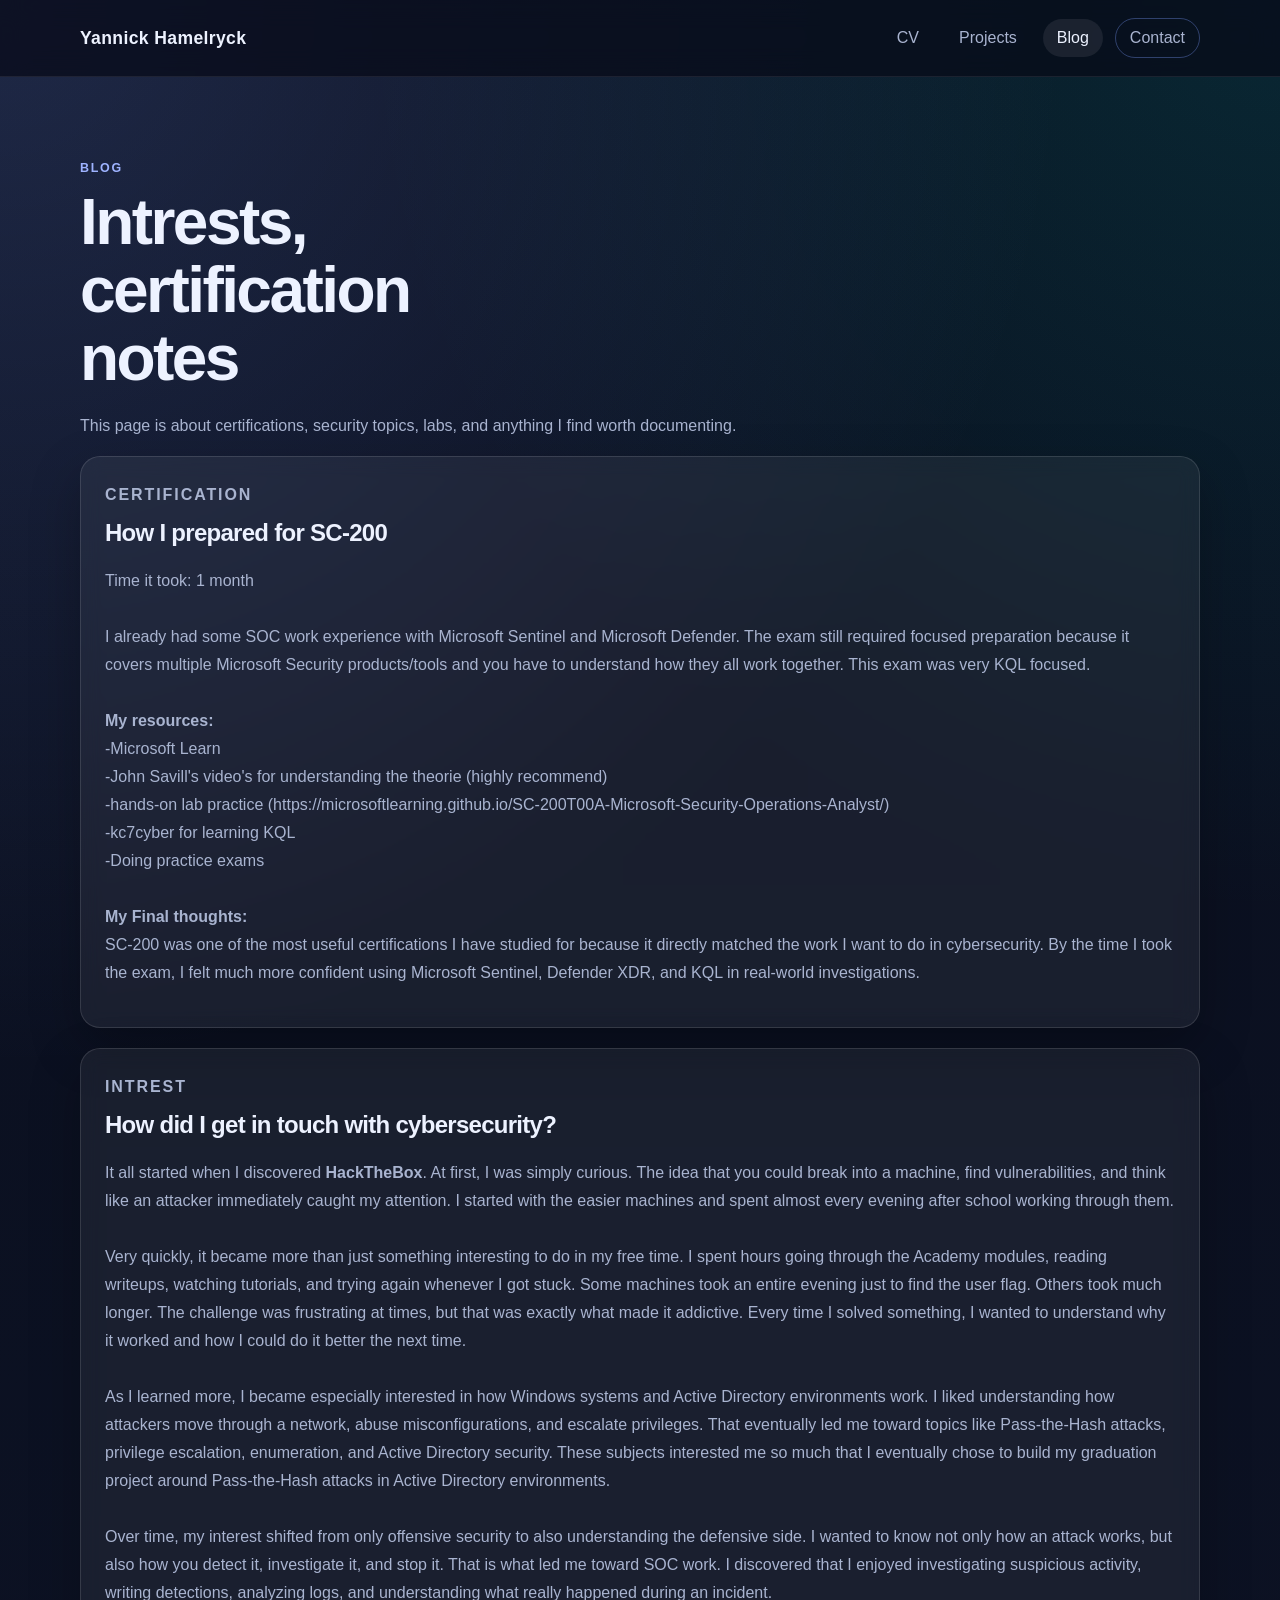
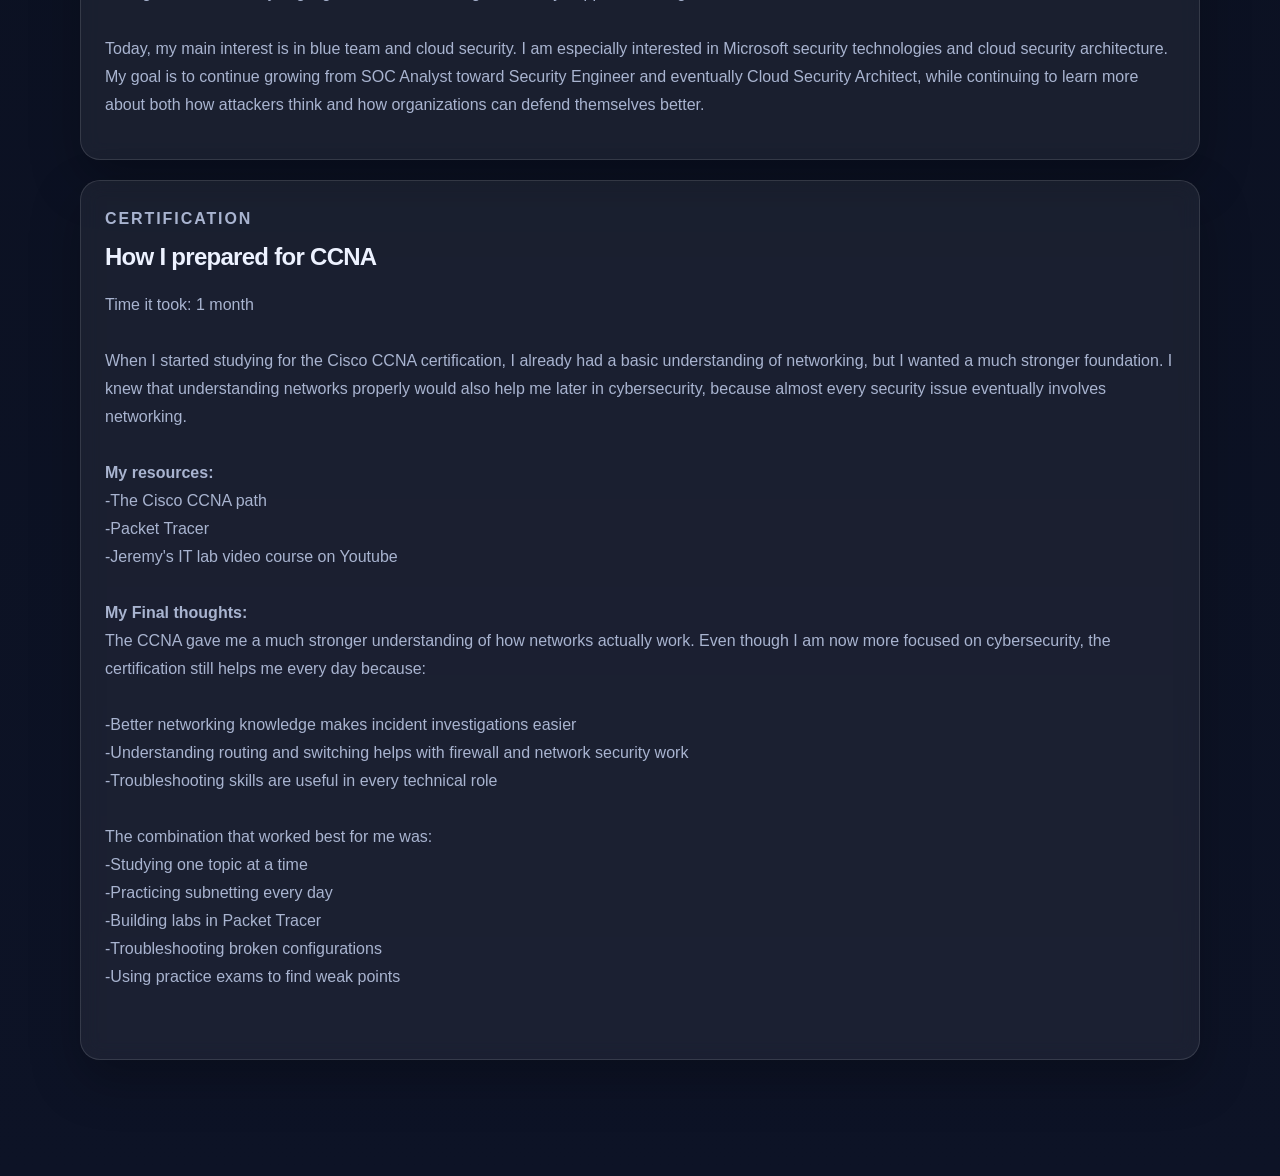
==== blog.html @ 706dc0a4 "initial local portfolio version" ====
<!DOCTYPE html>
<html lang="en">
<head>
  <meta charset="UTF-8" />
  <meta name="viewport" content="width=device-width, initial-scale=1.0" />
  <title>Blog | Yannick Hamelryck</title>
  <link rel="stylesheet" href="style.css" />
  <link rel="apple-touch-icon" sizes="180x180" href="/apple-touch-icon.png">
  <link rel="icon" type="image/png" sizes="32x32" href="/favicon-32x32.png">
  <link rel="icon" type="image/png" sizes="16x16" href="/favicon-16x16.png">
  <link rel="manifest" href="/site.webmanifest">
</head>
<body>
  <header class="site-header">
    <div class="container nav-container">
      <a href="index.html" class="logo">Yannick Hamelryck</a>
      <nav class="nav">
        <a href="cv.html">CV</a>
        <a href="projects.html">Projects</a>
        <a href="blog.html" class="active">Blog</a>
        <a href="contact.html" class="nav-button">Contact</a>
      </nav>
    </div>
  </header>

  <main class="page-main">
    <section class="page-hero">
      <div class="container">
        <p class="eyebrow">Blog</p>
        <h1>Intrests, certification notes</h1>
        <p class="page-text">
          This page is about certifications, security topics, labs, and anything I find worth documenting.
        </p>

        <div class="blog-list">
          <article class="card blog-post">
            <p class="post-label">Certification</p>
            <h2>How I prepared for SC-200</h2>
            <p>
              Time it took: 1 month
              <br><br>
              I already had some SOC work experience with Microsoft Sentinel and Microsoft Defender. The exam still required focused preparation because
              it covers multiple Microsoft Security products/tools and you have to understand how they all work together. This exam was very KQL focused.
              <br><br>
              <b>My resources: </b><br>
              -Microsoft Learn<br>
              -John Savill's video's for understanding the theorie (highly recommend)<br>
              -hands-on lab practice (https://microsoftlearning.github.io/SC-200T00A-Microsoft-Security-Operations-Analyst/)<br>
              -kc7cyber for learning KQL<br>
              -Doing practice exams<br><br>
              <b>My Final thoughts: </b><br>
              SC-200 was one of the most useful certifications I have studied for because it directly matched the work I want to do in cybersecurity.
              By the time I took the exam, I felt much more confident using Microsoft Sentinel, Defender XDR, and KQL in real-world investigations.




    
            </p>
          </article>

          <article class="card blog-post">
            <p class="post-label">Intrest</p>
            <h2>How did I get in touch with cybersecurity?</h2>
            <p>
             It all started when I discovered <b>HackTheBox</b>. At first, I was simply curious. The idea that you could break into a machine, find vulnerabilities, and think like an attacker immediately caught my attention. I started with the easier machines and spent almost every evening after school working through them.<br><br>

Very quickly, it became more than just something interesting to do in my free time. I spent hours going through the Academy modules, reading writeups, watching tutorials, and trying again whenever I got stuck. Some machines took an entire evening just to find the user flag. Others took much longer. The challenge was frustrating at times, but that was exactly what made it addictive. Every time I solved something, I wanted to understand why it worked and how I could do it better the next time.<br><br>

As I learned more, I became especially interested in how Windows systems and Active Directory environments work. I liked understanding how attackers move through a network, abuse misconfigurations, and escalate privileges. That eventually led me toward topics like Pass-the-Hash attacks, privilege escalation, enumeration, and Active Directory security. These subjects interested me so much that I eventually chose to build my graduation project around Pass-the-Hash attacks in Active Directory environments.<br><br>

Over time, my interest shifted from only offensive security to also understanding the defensive side. I wanted to know not only how an attack works, but also how you detect it, investigate it, and stop it. That is what led me toward SOC work. I discovered that I enjoyed investigating suspicious activity, writing detections, analyzing logs, and understanding what really happened during an incident.<br><br>

Today, my main interest is in blue team and cloud security. I am especially interested in Microsoft security technologies and cloud security architecture. My goal is to continue growing from SOC Analyst toward Security Engineer and eventually Cloud Security Architect, while continuing to learn more about both how attackers think and how organizations can defend themselves better.
            </p>
          </article>

          <article class="card blog-post">
            <p class="post-label">Certification</p>
            <h2>How I prepared for CCNA</h2>
            <p>
              Time it took: 1 month
              <br><br>
              When I started studying for the Cisco CCNA certification, I already had a basic understanding of networking, but I wanted a much stronger foundation. I knew that understanding networks properly would also help me later in cybersecurity, because almost every security issue eventually involves networking.<br><br>
              <b>My resources: </b><br>
              -The Cisco CCNA path<br>
              -Packet Tracer<br>
              -Jeremy's IT lab video course on Youtube<br><br>
              <b>My Final thoughts: </b><br>
              The CCNA gave me a much stronger understanding of how networks actually work.
              Even though I am now more focused on cybersecurity, the certification still helps me every day because:<br><br>
              -Better networking knowledge makes incident investigations easier<br> -Understanding routing and switching helps with firewall and network security work<br>
              -Troubleshooting skills are useful in every technical role<br><br>
              The combination that worked best for me was:<br>

              -Studying one topic at a time<br>
              -Practicing subnetting every day<br>
              -Building labs in Packet Tracer<br>
              -Troubleshooting broken configurations<br>
              -Using practice exams to find weak points<br><br>
            </p>
          </article>
        </div>
      </div>
    </section>
  </main>
</body>
</html>
---- style.css ----
:root {
  --bg: #0b1020;
  --bg-soft: #121a30;
  --surface: rgba(255, 255, 255, 0.06);
  --surface-strong: rgba(255, 255, 255, 0.1);
  --border: rgba(255, 255, 255, 0.12);
  --text: #edf2ff;
  --muted: #a9b4d0;
  --accent: #7c9cff;
  --accent-strong: #9eb3ff;
  --shadow: 0 20px 50px rgba(0, 0, 0, 0.25);
  --radius: 20px;
  --max-width: 1120px;
}

* {
  box-sizing: border-box;
}

html {
  scroll-behavior: smooth;
}

body {
  margin: 0;
  font-family: Inter, Segoe UI, Arial, sans-serif;
  color: var(--text);
  background:
    radial-gradient(circle at top left, rgba(124, 156, 255, 0.18), transparent 35%),
    radial-gradient(circle at top right, rgba(0, 214, 201, 0.12), transparent 30%),
    linear-gradient(180deg, #0a0f1e 0%, #0d1326 100%);
  min-height: 100vh;
}

a {
  color: inherit;
  text-decoration: none;
}

.container {
  width: min(var(--max-width), calc(100% - 40px));
  margin: 0 auto;
}

.narrow {
  width: min(860px, calc(100% - 40px));
  margin: 0 auto;
}

.site-header {
  position: sticky;
  top: 0;
  z-index: 100;
  backdrop-filter: blur(14px);
  background: rgba(7, 11, 24, 0.72);
  border-bottom: 1px solid rgba(255, 255, 255, 0.08);
}

.nav-container {
  display: flex;
  align-items: center;
  justify-content: space-between;
  min-height: 76px;
  gap: 20px;
}

.logo {
  font-size: 1.1rem;
  font-weight: 700;
  letter-spacing: 0.02em;
}

.nav {
  display: flex;
  align-items: center;
  gap: 12px;
  flex-wrap: wrap;
}

.nav a {
  color: var(--muted);
  padding: 10px 14px;
  border-radius: 999px;
  transition: 0.2s ease;
}

.nav a:hover,
.nav a.active {
  color: var(--text);
  background: rgba(255, 255, 255, 0.08);
}

.nav-button {
  border: 1px solid rgba(124, 156, 255, 0.35);
}

.hero,
.page-hero {
  padding: 84px 0 56px;
}

.hero-grid {
  display: grid;
  grid-template-columns: 1.4fr 1fr;
  gap: 28px;
  align-items: stretch;
}

.eyebrow {
  color: var(--accent-strong);
  text-transform: uppercase;
  letter-spacing: 0.14em;
  font-size: 0.78rem;
  font-weight: 700;
  margin: 0 0 14px;
}

h1 {
  font-size: clamp(2.4rem, 5vw, 4.5rem);
  line-height: 1.06;
  margin: 0 0 20px;
  letter-spacing: -0.04em;
  max-width: 14ch;
}

h2 {
  margin-top: 0;
  font-size: 1.5rem;
  letter-spacing: -0.03em;
}

h3 {
  margin-top: 0;
  font-size: 1.15rem;
  letter-spacing: -0.02em;
}

.hero-text,
.page-text,
.card p,
.blog-post p,
.contact-note p {
  color: var(--muted);
  line-height: 1.75;
  font-size: 1rem;
}

.hero-actions {
  display: flex;
  gap: 14px;
  margin-top: 28px;
  flex-wrap: wrap;
}

.btn {
  display: inline-flex;
  align-items: center;
  justify-content: center;
  min-height: 48px;
  padding: 0 20px;
  border-radius: 999px;
  font-weight: 700;
  transition: transform 0.2s ease, opacity 0.2s ease, background 0.2s ease;
}

.btn:hover {
  transform: translateY(-1px);
}

.btn-primary {
  background: linear-gradient(135deg, var(--accent), #5eead4);
  color: #08101f;
}

.btn-secondary {
  border: 1px solid var(--border);
  background: rgba(255, 255, 255, 0.04);
  color: var(--text);
}

.section {
  padding: 12px 0 56px;
}

.section-alt {
  padding-top: 24px;
  padding-bottom: 80px;
}

.section-heading {
  margin-bottom: 24px;
}

.section-grid,
.feature-grid,
.blog-list {
  display: grid;
  gap: 20px;
}

.section-grid {
  grid-template-columns: repeat(3, 1fr);
}

.single-column {
  grid-template-columns: 1fr;
}

.feature-grid {
  grid-template-columns: repeat(2, 1fr);
}

.blog-list {
  grid-template-columns: 1fr;
}

.card {
  background: var(--surface);
  border: 1px solid var(--border);
  border-radius: var(--radius);
  padding: 24px;
  box-shadow: var(--shadow);
  backdrop-filter: blur(10px);
}

.intro-card {
  display: flex;
  flex-direction: column;
  justify-content: center;
}

.text-link {
  color: var(--accent-strong);
  font-weight: 600;
}

.cv-card,
.writing-card,
.contact-note {
  margin-top: 22px;
}

.post-label {
  margin: 0 0 10px;
  font-size: 0.75rem;
  font-weight: 700;
  text-transform: uppercase;
  letter-spacing: 0.12em;
  color: var(--accent-strong);
}

.contact-form {
  margin-top: 24px;
  display: grid;
  gap: 18px;
  background: var(--surface);
  border: 1px solid var(--border);
  border-radius: var(--radius);
  padding: 24px;
  box-shadow: var(--shadow);
}

.form-group {
  display: grid;
  gap: 8px;
}

label {
  font-weight: 600;
  color: var(--text);
}

input,
textarea {
  width: 100%;
  border: 1px solid var(--border);
  border-radius: 14px;
  padding: 14px 16px;
  font: inherit;
  color: var(--text);
  background: rgba(255, 255, 255, 0.05);
  outline: none;
}

input:focus,
textarea:focus {
  border-color: rgba(124, 156, 255, 0.75);
  box-shadow: 0 0 0 4px rgba(124, 156, 255, 0.12);
}

.page-main {
  padding-bottom: 60px;
}

@media (max-width: 900px) {
  .hero-grid,
  .section-grid,
  .feature-grid {
    grid-template-columns: 1fr;
  }

  .nav-container {
    align-items: flex-start;
    padding: 16px 0;
    flex-direction: column;
  }

  h1 {
    max-width: none;
  }
}

@media (max-width: 560px) {
  .container,
  .narrow {
    width: min(100% - 24px, var(--max-width));
  }

  .hero,
  .page-hero {
    padding-top: 60px;
  }

  .card,
  .contact-form {
    padding: 20px;
  }

  .nav {
    gap: 8px;
  }

  .nav a {
    padding: 9px 12px;
  }
}
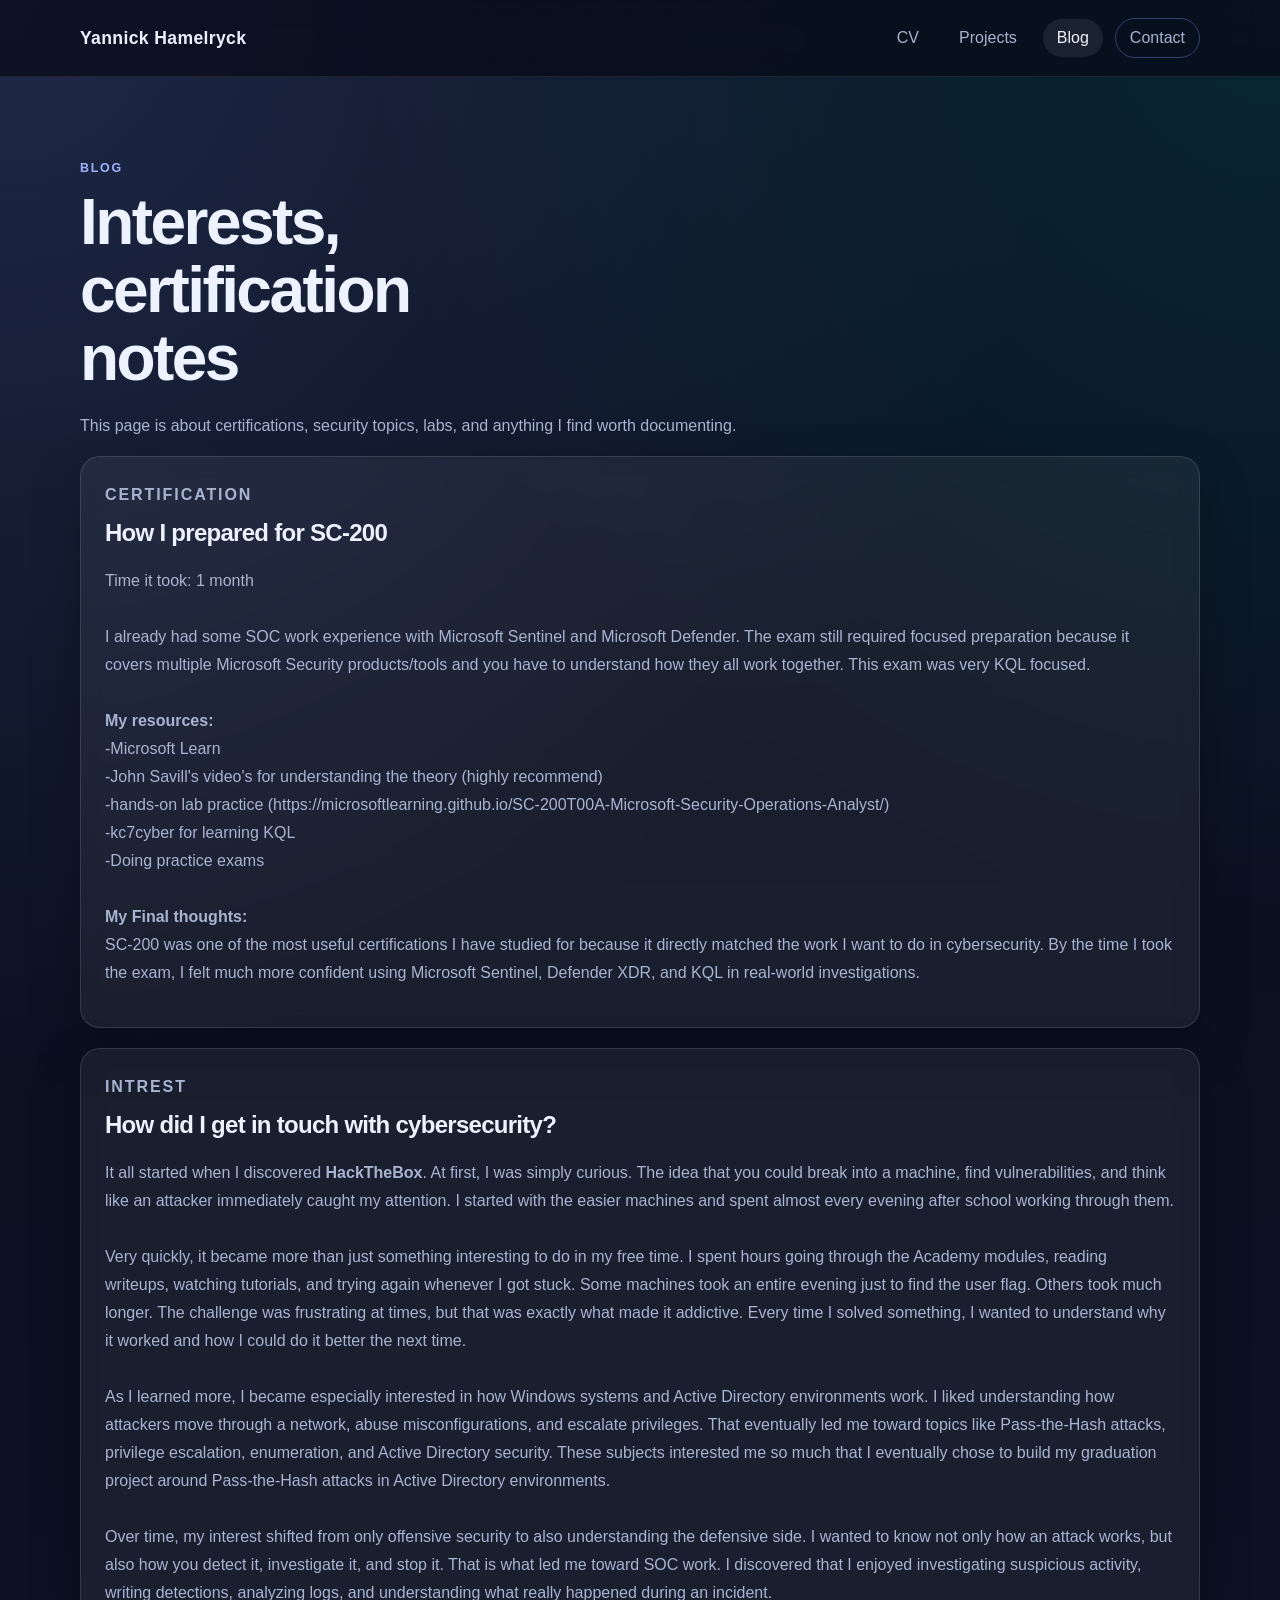
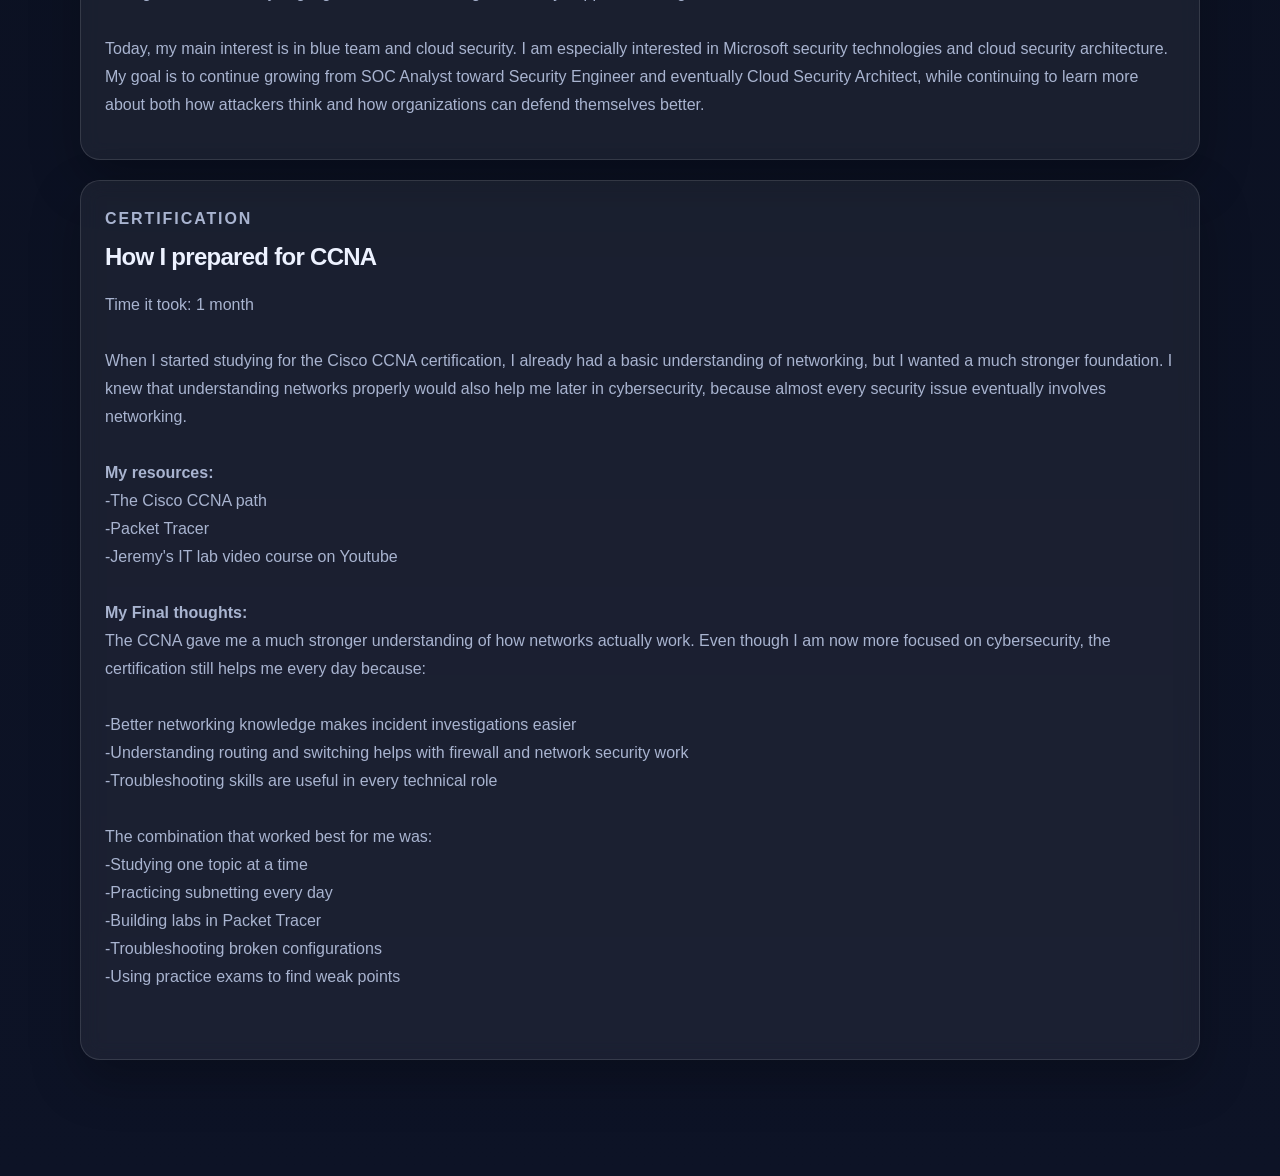
==== commit 36c32b69: "spelling mistakes" ====
--- a/blog.html
+++ b/blog.html
@@ -27,7 +27,7 @@
     <section class="page-hero">
       <div class="container">
         <p class="eyebrow">Blog</p>
-        <h1>Intrests, certification notes</h1>
+        <h1>Interests, certification notes</h1>
         <p class="page-text">
           This page is about certifications, security topics, labs, and anything I find worth documenting.
         </p>
@@ -44,7 +44,7 @@
               <br><br>
               <b>My resources: </b><br>
               -Microsoft Learn<br>
-              -John Savill's video's for understanding the theorie (highly recommend)<br>
+              -John Savill's video's for understanding the theory (highly recommend)<br>
               -hands-on lab practice (https://microsoftlearning.github.io/SC-200T00A-Microsoft-Security-Operations-Analyst/)<br>
               -kc7cyber for learning KQL<br>
               -Doing practice exams<br><br>
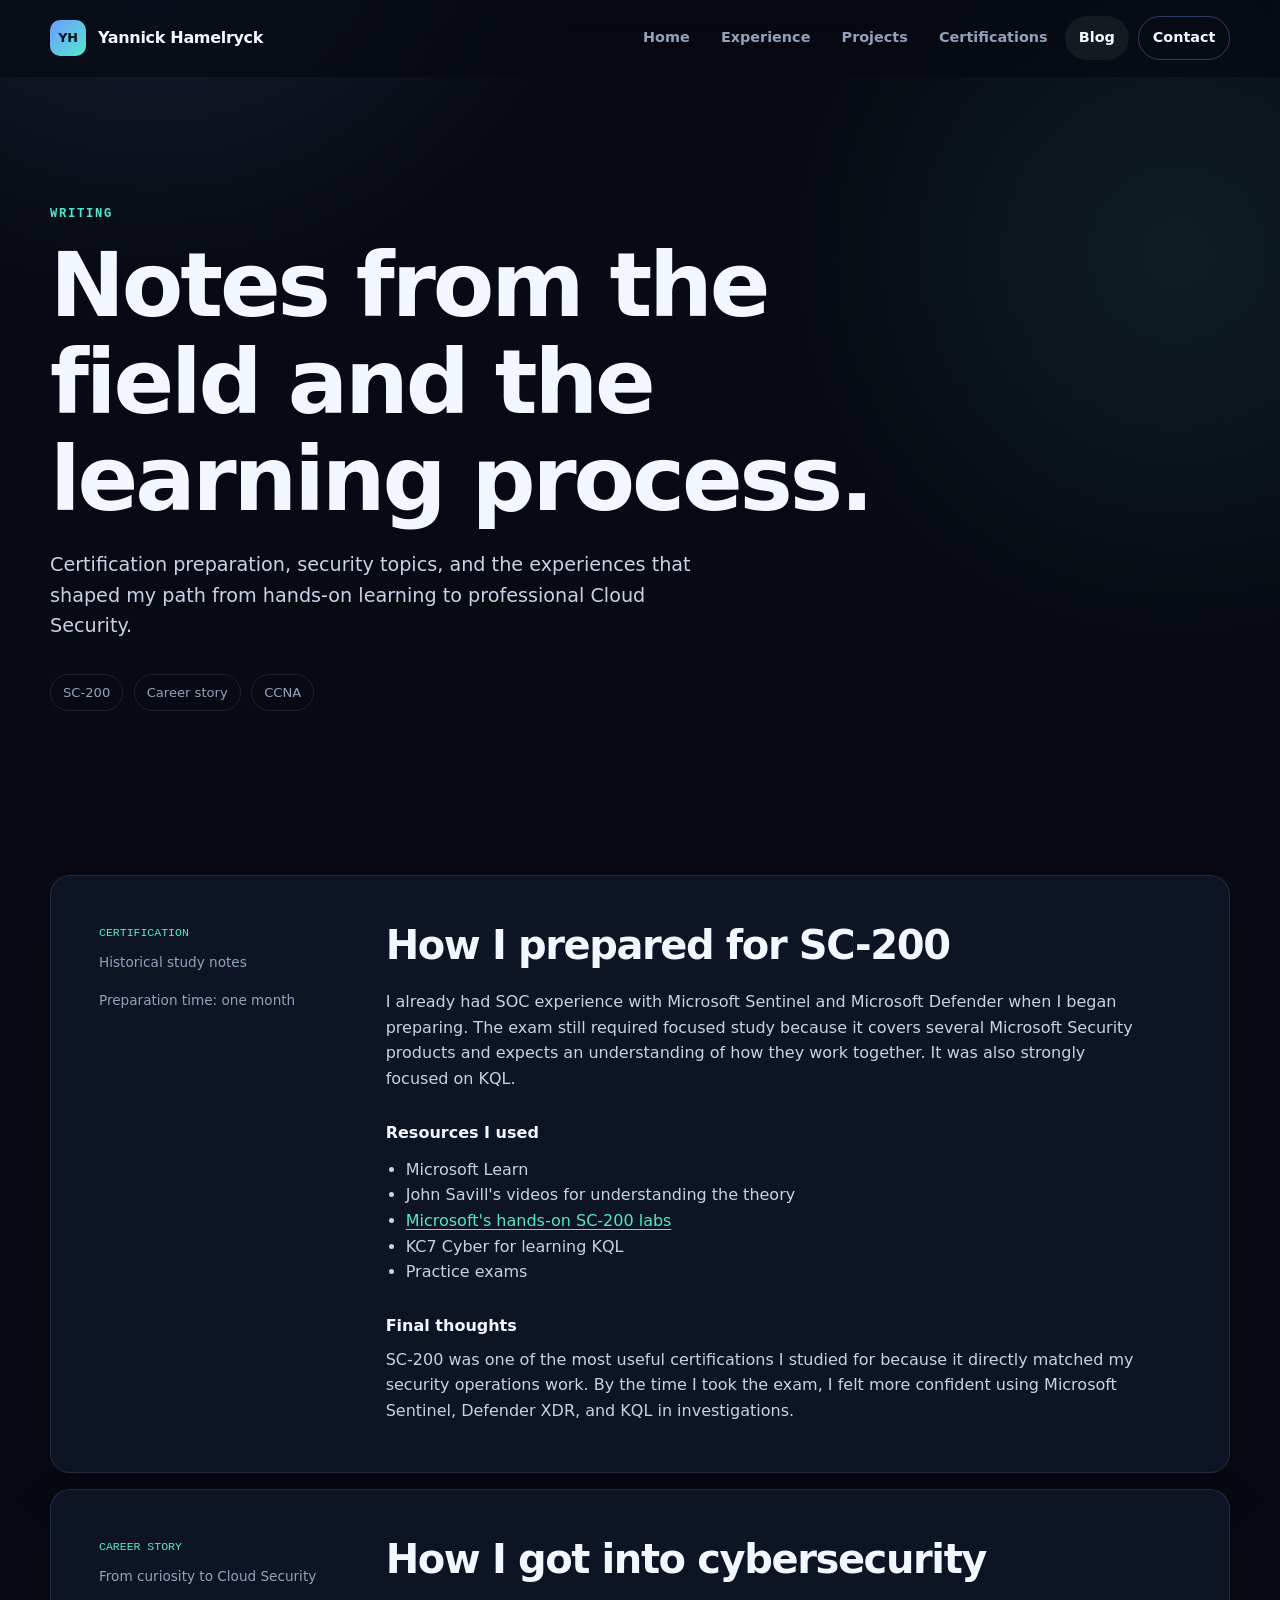
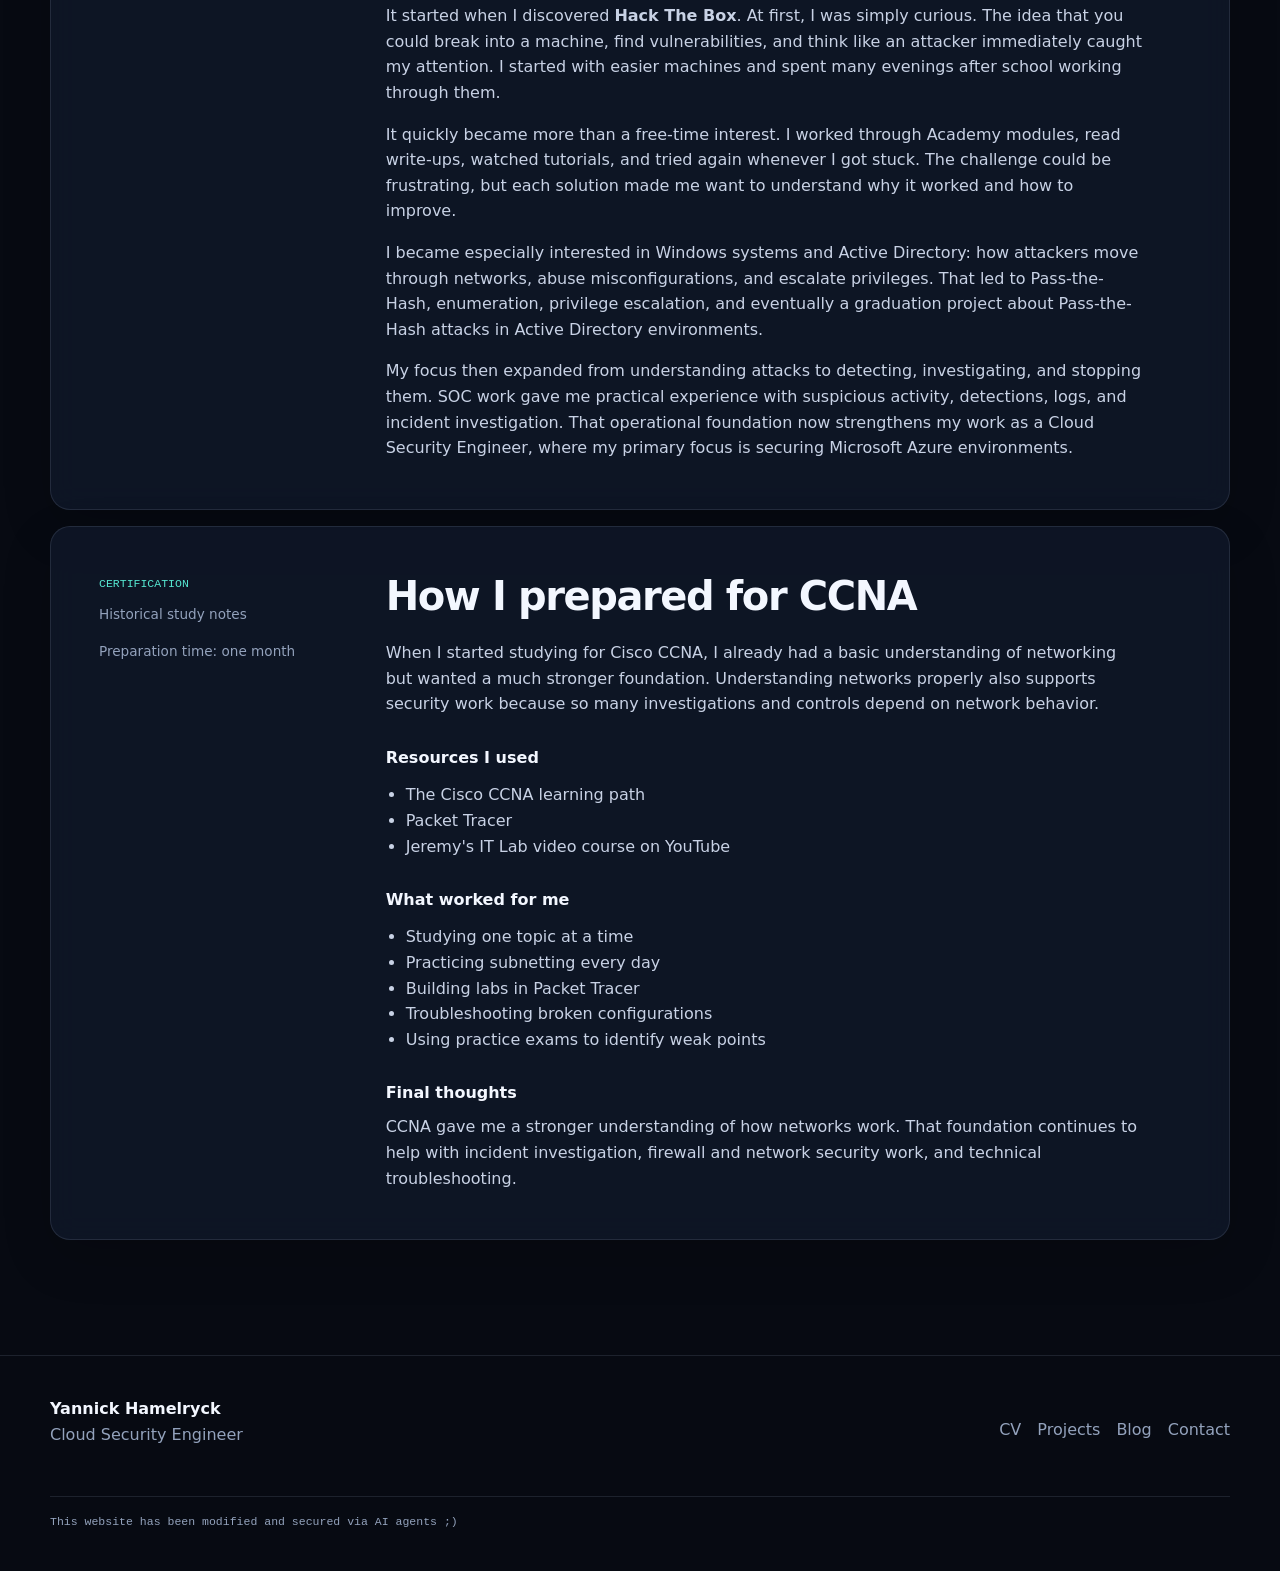
==== commit fffd36db: "Redesign portfolio and update cloud security profile" ====
--- a/blog.html
+++ b/blog.html
@@ -1,108 +1,8 @@
-<!DOCTYPE html>
-<html lang="en">
-<head>
-  <meta charset="UTF-8" />
-  <meta name="viewport" content="width=device-width, initial-scale=1.0" />
-  <title>Blog | Yannick Hamelryck</title>
-  <link rel="stylesheet" href="style.css" />
-  <link rel="apple-touch-icon" sizes="180x180" href="/apple-touch-icon.png">
-  <link rel="icon" type="image/png" sizes="32x32" href="/favicon-32x32.png">
-  <link rel="icon" type="image/png" sizes="16x16" href="/favicon-16x16.png">
-  <link rel="manifest" href="/site.webmanifest">
-</head>
-<body>
-  <header class="site-header">
-    <div class="container nav-container">
-      <a href="index.html" class="logo">Yannick Hamelryck</a>
-      <nav class="nav">
-        <a href="cv.html">CV</a>
-        <a href="projects.html">Projects</a>
-        <a href="blog.html" class="active">Blog</a>
-        <a href="contact.html" class="nav-button">Contact</a>
-      </nav>
-    </div>
-  </header>
-
-  <main class="page-main">
-    <section class="page-hero">
-      <div class="container">
-        <p class="eyebrow">Blog</p>
-        <h1>Interests, certification notes</h1>
-        <p class="page-text">
-          This page is about certifications, security topics, labs, and anything I find worth documenting.
-        </p>
-
-        <div class="blog-list">
-          <article class="card blog-post">
-            <p class="post-label">Certification</p>
-            <h2>How I prepared for SC-200</h2>
-            <p>
-              Time it took: 1 month
-              <br><br>
-              I already had some SOC work experience with Microsoft Sentinel and Microsoft Defender. The exam still required focused preparation because
-              it covers multiple Microsoft Security products/tools and you have to understand how they all work together. This exam was very KQL focused.
-              <br><br>
-              <b>My resources: </b><br>
-              -Microsoft Learn<br>
-              -John Savill's video's for understanding the theory (highly recommend)<br>
-              -hands-on lab practice (https://microsoftlearning.github.io/SC-200T00A-Microsoft-Security-Operations-Analyst/)<br>
-              -kc7cyber for learning KQL<br>
-              -Doing practice exams<br><br>
-              <b>My Final thoughts: </b><br>
-              SC-200 was one of the most useful certifications I have studied for because it directly matched the work I want to do in cybersecurity.
-              By the time I took the exam, I felt much more confident using Microsoft Sentinel, Defender XDR, and KQL in real-world investigations.
-
-
-
-
-    
-            </p>
-          </article>
-
-          <article class="card blog-post">
-            <p class="post-label">Intrest</p>
-            <h2>How did I get in touch with cybersecurity?</h2>
-            <p>
-             It all started when I discovered <b>HackTheBox</b>. At first, I was simply curious. The idea that you could break into a machine, find vulnerabilities, and think like an attacker immediately caught my attention. I started with the easier machines and spent almost every evening after school working through them.<br><br>
-
-Very quickly, it became more than just something interesting to do in my free time. I spent hours going through the Academy modules, reading writeups, watching tutorials, and trying again whenever I got stuck. Some machines took an entire evening just to find the user flag. Others took much longer. The challenge was frustrating at times, but that was exactly what made it addictive. Every time I solved something, I wanted to understand why it worked and how I could do it better the next time.<br><br>
-
-As I learned more, I became especially interested in how Windows systems and Active Directory environments work. I liked understanding how attackers move through a network, abuse misconfigurations, and escalate privileges. That eventually led me toward topics like Pass-the-Hash attacks, privilege escalation, enumeration, and Active Directory security. These subjects interested me so much that I eventually chose to build my graduation project around Pass-the-Hash attacks in Active Directory environments.<br><br>
-
-Over time, my interest shifted from only offensive security to also understanding the defensive side. I wanted to know not only how an attack works, but also how you detect it, investigate it, and stop it. That is what led me toward SOC work. I discovered that I enjoyed investigating suspicious activity, writing detections, analyzing logs, and understanding what really happened during an incident.<br><br>
-
-Today, my main interest is in blue team and cloud security. I am especially interested in Microsoft security technologies and cloud security architecture. My goal is to continue growing from SOC Analyst toward Security Engineer and eventually Cloud Security Architect, while continuing to learn more about both how attackers think and how organizations can defend themselves better.
-            </p>
-          </article>
-
-          <article class="card blog-post">
-            <p class="post-label">Certification</p>
-            <h2>How I prepared for CCNA</h2>
-            <p>
-              Time it took: 1 month
-              <br><br>
-              When I started studying for the Cisco CCNA certification, I already had a basic understanding of networking, but I wanted a much stronger foundation. I knew that understanding networks properly would also help me later in cybersecurity, because almost every security issue eventually involves networking.<br><br>
-              <b>My resources: </b><br>
-              -The Cisco CCNA path<br>
-              -Packet Tracer<br>
-              -Jeremy's IT lab video course on Youtube<br><br>
-              <b>My Final thoughts: </b><br>
-              The CCNA gave me a much stronger understanding of how networks actually work.
-              Even though I am now more focused on cybersecurity, the certification still helps me every day because:<br><br>
-              -Better networking knowledge makes incident investigations easier<br> -Understanding routing and switching helps with firewall and network security work<br>
-              -Troubleshooting skills are useful in every technical role<br><br>
-              The combination that worked best for me was:<br>
-
-              -Studying one topic at a time<br>
-              -Practicing subnetting every day<br>
-              -Building labs in Packet Tracer<br>
-              -Troubleshooting broken configurations<br>
-              -Using practice exams to find weak points<br><br>
-            </p>
-          </article>
-        </div>
-      </div>
-    </section>
-  </main>
-</body>
-</html>+<!doctype html><html lang="en"><head><meta charset="utf-8"><meta name="viewport" content="width=device-width, initial-scale=1"><meta name="description" content="Cybersecurity, certification, and career notes by Cloud Security Engineer Yannick Hamelryck."><meta name="theme-color" content="#070a12"><title>Blog | Yannick Hamelryck</title><link rel="stylesheet" href="style.css"><link rel="apple-touch-icon" sizes="180x180" href="/apple-touch-icon.png"><link rel="icon" type="image/png" sizes="32x32" href="/favicon-32x32.png"><link rel="icon" type="image/png" sizes="16x16" href="/favicon-16x16.png"><link rel="manifest" href="/site.webmanifest"><script src="script.js" defer></script></head><body>
+<a class="skip-link" href="#main-content">Skip to content</a><header class="site-header"><div class="container nav-container"><a class="brand" href="index.html" aria-label="Yannick Hamelryck, home"><span class="brand-mark" aria-hidden="true">YH</span><span class="brand-name">Yannick Hamelryck</span></a><button class="nav-toggle" type="button" aria-expanded="false" aria-controls="primary-navigation" aria-label="Toggle navigation"><span></span></button><nav class="primary-nav" id="primary-navigation" aria-label="Primary navigation"><ul class="nav-list"><li><a href="index.html">Home</a></li><li><a href="index.html#experience">Experience</a></li><li><a href="projects.html">Projects</a></li><li><a href="index.html#certifications">Certifications</a></li><li><a href="blog.html" aria-current="page">Blog</a></li><li><a class="nav-cta" href="contact.html">Contact</a></li></ul></nav></div></header>
+<main id="main-content"><header class="page-hero"><div class="container"><p class="eyebrow">Writing</p><h1>Notes from the field and the learning process.</h1><p class="page-intro">Certification preparation, security topics, and the experiences that shaped my path from hands-on learning to professional Cloud Security.</p><nav class="subnav" aria-label="Article index"><a href="#sc-200">SC-200</a><a href="#career-story">Career story</a><a href="#ccna">CCNA</a></nav></div></header>
+<section class="section"><div class="container blog-list">
+<article class="card blog-post reveal" id="sc-200"><div class="blog-post-meta"><span class="meta">CERTIFICATION</span><p>Historical study notes</p><p>Preparation time: one month</p></div><div class="blog-content"><h2>How I prepared for SC-200</h2><p>I already had SOC experience with Microsoft Sentinel and Microsoft Defender when I began preparing. The exam still required focused study because it covers several Microsoft Security products and expects an understanding of how they work together. It was also strongly focused on KQL.</p><h3>Resources I used</h3><ul><li>Microsoft Learn</li><li>John Savill's videos for understanding the theory</li><li><a href="https://microsoftlearning.github.io/SC-200T00A-Microsoft-Security-Operations-Analyst/" target="_blank" rel="noopener noreferrer">Microsoft's hands-on SC-200 labs</a></li><li>KC7 Cyber for learning KQL</li><li>Practice exams</li></ul><h3>Final thoughts</h3><p>SC-200 was one of the most useful certifications I studied for because it directly matched my security operations work. By the time I took the exam, I felt more confident using Microsoft Sentinel, Defender XDR, and KQL in investigations.</p></div></article>
+<article class="card blog-post reveal" id="career-story"><div class="blog-post-meta"><span class="meta">CAREER STORY</span><p>From curiosity to Cloud Security</p></div><div class="blog-content"><h2>How I got into cybersecurity</h2><p>It started when I discovered <strong>Hack The Box</strong>. At first, I was simply curious. The idea that you could break into a machine, find vulnerabilities, and think like an attacker immediately caught my attention. I started with easier machines and spent many evenings after school working through them.</p><p>It quickly became more than a free-time interest. I worked through Academy modules, read write-ups, watched tutorials, and tried again whenever I got stuck. The challenge could be frustrating, but each solution made me want to understand why it worked and how to improve.</p><p>I became especially interested in Windows systems and Active Directory: how attackers move through networks, abuse misconfigurations, and escalate privileges. That led to Pass-the-Hash, enumeration, privilege escalation, and eventually a graduation project about Pass-the-Hash attacks in Active Directory environments.</p><p>My focus then expanded from understanding attacks to detecting, investigating, and stopping them. SOC work gave me practical experience with suspicious activity, detections, logs, and incident investigation. That operational foundation now strengthens my work as a Cloud Security Engineer, where my primary focus is securing Microsoft Azure environments.</p></div></article>
+<article class="card blog-post reveal" id="ccna"><div class="blog-post-meta"><span class="meta">CERTIFICATION</span><p>Historical study notes</p><p>Preparation time: one month</p></div><div class="blog-content"><h2>How I prepared for CCNA</h2><p>When I started studying for Cisco CCNA, I already had a basic understanding of networking but wanted a much stronger foundation. Understanding networks properly also supports security work because so many investigations and controls depend on network behavior.</p><h3>Resources I used</h3><ul><li>The Cisco CCNA learning path</li><li>Packet Tracer</li><li>Jeremy's IT Lab video course on YouTube</li></ul><h3>What worked for me</h3><ul><li>Studying one topic at a time</li><li>Practicing subnetting every day</li><li>Building labs in Packet Tracer</li><li>Troubleshooting broken configurations</li><li>Using practice exams to identify weak points</li></ul><h3>Final thoughts</h3><p>CCNA gave me a stronger understanding of how networks work. That foundation continues to help with incident investigation, firewall and network security work, and technical troubleshooting.</p></div></article>
+</div></section></main><footer class="site-footer"><div class="container footer-grid"><div><a class="footer-brand" href="index.html">Yannick Hamelryck</a><p>Cloud Security Engineer</p></div><nav class="footer-links" aria-label="Footer navigation"><a href="cv.html">CV</a><a href="projects.html">Projects</a><a href="blog.html">Blog</a><a href="contact.html">Contact</a></nav><p class="ai-note">This website has been modified and secured via AI agents ;)</p></div></footer></body></html>
--- a/style.css
+++ b/style.css
@@ -1,336 +1,37 @@
-:root {
-  --bg: #0b1020;
-  --bg-soft: #121a30;
-  --surface: rgba(255, 255, 255, 0.06);
-  --surface-strong: rgba(255, 255, 255, 0.1);
-  --border: rgba(255, 255, 255, 0.12);
-  --text: #edf2ff;
-  --muted: #a9b4d0;
-  --accent: #7c9cff;
-  --accent-strong: #9eb3ff;
-  --shadow: 0 20px 50px rgba(0, 0, 0, 0.25);
-  --radius: 20px;
-  --max-width: 1120px;
-}
-
-* {
-  box-sizing: border-box;
-}
-
-html {
-  scroll-behavior: smooth;
-}
-
-body {
-  margin: 0;
-  font-family: Inter, Segoe UI, Arial, sans-serif;
-  color: var(--text);
-  background:
-    radial-gradient(circle at top left, rgba(124, 156, 255, 0.18), transparent 35%),
-    radial-gradient(circle at top right, rgba(0, 214, 201, 0.12), transparent 30%),
-    linear-gradient(180deg, #0a0f1e 0%, #0d1326 100%);
-  min-height: 100vh;
-}
-
-a {
-  color: inherit;
-  text-decoration: none;
-}
-
-.container {
-  width: min(var(--max-width), calc(100% - 40px));
-  margin: 0 auto;
-}
-
-.narrow {
-  width: min(860px, calc(100% - 40px));
-  margin: 0 auto;
-}
-
-.site-header {
-  position: sticky;
-  top: 0;
-  z-index: 100;
-  backdrop-filter: blur(14px);
-  background: rgba(7, 11, 24, 0.72);
-  border-bottom: 1px solid rgba(255, 255, 255, 0.08);
-}
-
-.nav-container {
-  display: flex;
-  align-items: center;
-  justify-content: space-between;
-  min-height: 76px;
-  gap: 20px;
-}
-
-.logo {
-  font-size: 1.1rem;
-  font-weight: 700;
-  letter-spacing: 0.02em;
-}
-
-.nav {
-  display: flex;
-  align-items: center;
-  gap: 12px;
-  flex-wrap: wrap;
-}
-
-.nav a {
-  color: var(--muted);
-  padding: 10px 14px;
-  border-radius: 999px;
-  transition: 0.2s ease;
-}
-
-.nav a:hover,
-.nav a.active {
-  color: var(--text);
-  background: rgba(255, 255, 255, 0.08);
-}
-
-.nav-button {
-  border: 1px solid rgba(124, 156, 255, 0.35);
-}
-
-.hero,
-.page-hero {
-  padding: 84px 0 56px;
-}
-
-.hero-grid {
-  display: grid;
-  grid-template-columns: 1.4fr 1fr;
-  gap: 28px;
-  align-items: stretch;
-}
-
-.eyebrow {
-  color: var(--accent-strong);
-  text-transform: uppercase;
-  letter-spacing: 0.14em;
-  font-size: 0.78rem;
-  font-weight: 700;
-  margin: 0 0 14px;
-}
-
-h1 {
-  font-size: clamp(2.4rem, 5vw, 4.5rem);
-  line-height: 1.06;
-  margin: 0 0 20px;
-  letter-spacing: -0.04em;
-  max-width: 14ch;
-}
-
-h2 {
-  margin-top: 0;
-  font-size: 1.5rem;
-  letter-spacing: -0.03em;
-}
-
-h3 {
-  margin-top: 0;
-  font-size: 1.15rem;
-  letter-spacing: -0.02em;
-}
-
-.hero-text,
-.page-text,
-.card p,
-.blog-post p,
-.contact-note p {
-  color: var(--muted);
-  line-height: 1.75;
-  font-size: 1rem;
-}
-
-.hero-actions {
-  display: flex;
-  gap: 14px;
-  margin-top: 28px;
-  flex-wrap: wrap;
-}
-
-.btn {
-  display: inline-flex;
-  align-items: center;
-  justify-content: center;
-  min-height: 48px;
-  padding: 0 20px;
-  border-radius: 999px;
-  font-weight: 700;
-  transition: transform 0.2s ease, opacity 0.2s ease, background 0.2s ease;
-}
-
-.btn:hover {
-  transform: translateY(-1px);
-}
-
-.btn-primary {
-  background: linear-gradient(135deg, var(--accent), #5eead4);
-  color: #08101f;
-}
-
-.btn-secondary {
-  border: 1px solid var(--border);
-  background: rgba(255, 255, 255, 0.04);
-  color: var(--text);
-}
-
-.section {
-  padding: 12px 0 56px;
-}
-
-.section-alt {
-  padding-top: 24px;
-  padding-bottom: 80px;
-}
-
-.section-heading {
-  margin-bottom: 24px;
-}
-
-.section-grid,
-.feature-grid,
-.blog-list {
-  display: grid;
-  gap: 20px;
-}
-
-.section-grid {
-  grid-template-columns: repeat(3, 1fr);
-}
-
-.single-column {
-  grid-template-columns: 1fr;
-}
-
-.feature-grid {
-  grid-template-columns: repeat(2, 1fr);
-}
-
-.blog-list {
-  grid-template-columns: 1fr;
-}
-
-.card {
-  background: var(--surface);
-  border: 1px solid var(--border);
-  border-radius: var(--radius);
-  padding: 24px;
-  box-shadow: var(--shadow);
-  backdrop-filter: blur(10px);
-}
-
-.intro-card {
-  display: flex;
-  flex-direction: column;
-  justify-content: center;
-}
-
-.text-link {
-  color: var(--accent-strong);
-  font-weight: 600;
-}
-
-.cv-card,
-.writing-card,
-.contact-note {
-  margin-top: 22px;
-}
-
-.post-label {
-  margin: 0 0 10px;
-  font-size: 0.75rem;
-  font-weight: 700;
-  text-transform: uppercase;
-  letter-spacing: 0.12em;
-  color: var(--accent-strong);
-}
-
-.contact-form {
-  margin-top: 24px;
-  display: grid;
-  gap: 18px;
-  background: var(--surface);
-  border: 1px solid var(--border);
-  border-radius: var(--radius);
-  padding: 24px;
-  box-shadow: var(--shadow);
-}
-
-.form-group {
-  display: grid;
-  gap: 8px;
-}
-
-label {
-  font-weight: 600;
-  color: var(--text);
-}
-
-input,
-textarea {
-  width: 100%;
-  border: 1px solid var(--border);
-  border-radius: 14px;
-  padding: 14px 16px;
-  font: inherit;
-  color: var(--text);
-  background: rgba(255, 255, 255, 0.05);
-  outline: none;
-}
-
-input:focus,
-textarea:focus {
-  border-color: rgba(124, 156, 255, 0.75);
-  box-shadow: 0 0 0 4px rgba(124, 156, 255, 0.12);
-}
-
-.page-main {
-  padding-bottom: 60px;
-}
-
-@media (max-width: 900px) {
-  .hero-grid,
-  .section-grid,
-  .feature-grid {
-    grid-template-columns: 1fr;
-  }
-
-  .nav-container {
-    align-items: flex-start;
-    padding: 16px 0;
-    flex-direction: column;
-  }
-
-  h1 {
-    max-width: none;
-  }
-}
-
-@media (max-width: 560px) {
-  .container,
-  .narrow {
-    width: min(100% - 24px, var(--max-width));
-  }
-
-  .hero,
-  .page-hero {
-    padding-top: 60px;
-  }
-
-  .card,
-  .contact-form {
-    padding: 20px;
-  }
-
-  .nav {
-    gap: 8px;
-  }
-
-  .nav a {
-    padding: 9px 12px;
-  }
-}+:root{color-scheme:dark;--bg:#070a12;--raised:#0b1020;--surface:rgba(16,24,42,.8);--text:#f3f7ff;--soft:#c8d2e5;--muted:#93a2bc;--border:rgba(148,163,184,.16);--strong:rgba(110,156,255,.35);--blue:#6e9cff;--cyan:#55e6d0;--violet:#a78bfa;--amber:#f0b86e;--green:#67e8a8;--gradient:linear-gradient(135deg,var(--blue),var(--cyan));--shadow:0 24px 70px rgba(0,0,0,.28);--sm:12px;--md:20px;--lg:28px;--container:1180px;--ease:180ms ease}
+*,*::before,*::after{box-sizing:border-box}
+html{scroll-behavior:smooth;scroll-padding-top:90px}
+body{margin:0;min-width:320px;min-height:100vh;overflow-x:hidden;color:var(--text);background:radial-gradient(circle at 12% -5%,rgba(110,156,255,.16),transparent 28rem),radial-gradient(circle at 92% 8%,rgba(85,230,208,.09),transparent 24rem),var(--bg);font-family:Inter,ui-sans-serif,system-ui,-apple-system,BlinkMacSystemFont,"Segoe UI",sans-serif;line-height:1.6;-webkit-font-smoothing:antialiased}
+body::before{position:fixed;inset:0;z-index:-2;pointer-events:none;content:"";opacity:.16;background-image:linear-gradient(rgba(148,163,184,.08) 1px,transparent 1px),linear-gradient(90deg,rgba(148,163,184,.08) 1px,transparent 1px);background-size:64px 64px;mask-image:linear-gradient(to bottom,black,transparent 72%)}
+a{color:inherit;text-decoration:none}p{margin:0 0 1rem}h1,h2,h3{margin:0;line-height:1.08;letter-spacing:-.035em;text-wrap:balance}h1{font-size:clamp(3.1rem,9vw,7rem)}h2{font-size:clamp(2rem,4.5vw,3.6rem)}h3{font-size:clamp(1.15rem,2vw,1.4rem)}button,input,textarea{font:inherit}button{color:inherit}:focus-visible{outline:3px solid var(--cyan);outline-offset:4px}::selection{color:#06101c;background:var(--cyan)}
+.container{width:min(var(--container),calc(100% - 2.5rem));margin-inline:auto}.narrow{width:min(780px,100%)}.skip-link{position:fixed;top:.75rem;left:.75rem;z-index:1000;padding:.7rem 1rem;color:#07101c;background:var(--cyan);border-radius:var(--sm);font-weight:800;transform:translateY(-150%)}.skip-link:focus{transform:none}
+.site-header{position:sticky;top:0;z-index:100;padding:.75rem 0;background:rgba(7,10,18,.68);border-bottom:1px solid transparent;backdrop-filter:blur(20px);transition:background var(--ease),border-color var(--ease)}.site-header.scrolled{background:rgba(7,10,18,.92);border-color:var(--border)}.nav-container{display:flex;align-items:center;justify-content:space-between;gap:2rem;min-height:3.25rem}.brand{display:inline-flex;align-items:center;gap:.75rem;font-weight:750;letter-spacing:-.02em}.brand-mark{display:grid;width:2.25rem;height:2.25rem;place-items:center;color:#06101c;background:var(--gradient);border-radius:10px;font-size:.8rem;font-weight:900}.nav-toggle{display:none;width:2.75rem;height:2.75rem;padding:0;border:1px solid var(--border);background:var(--surface);border-radius:var(--sm);cursor:pointer}.nav-toggle span,.nav-toggle::before,.nav-toggle::after{display:block;width:1.15rem;height:2px;margin:4px auto;content:"";background:currentColor;transition:transform var(--ease),opacity var(--ease)}.nav-toggle[aria-expanded=true] span{opacity:0}.nav-toggle[aria-expanded=true]::before{transform:translateY(6px) rotate(45deg)}.nav-toggle[aria-expanded=true]::after{transform:translateY(-6px) rotate(-45deg)}
+.nav-list{display:flex;align-items:center;gap:.25rem;margin:0;padding:0;list-style:none}.nav-list a{display:inline-flex;min-height:2.7rem;align-items:center;padding:.55rem .85rem;color:var(--muted);border-radius:999px;font-size:.9rem;font-weight:650;transition:color var(--ease),background var(--ease)}.nav-list a:hover,.nav-list a[aria-current=page]{color:var(--text);background:rgba(255,255,255,.06)}.nav-list .nav-cta{margin-left:.35rem;color:var(--text);border:1px solid var(--strong)}
+.hero{position:relative;padding:clamp(5rem,11vw,9rem) 0 6rem}.hero::after{position:absolute;top:8%;right:-10rem;z-index:-1;width:34rem;height:34rem;content:"";background:rgba(110,156,255,.1);border-radius:50%;filter:blur(100px)}.hero-layout{display:grid;grid-template-columns:minmax(0,1.25fr) minmax(300px,.75fr);align-items:center;gap:clamp(3rem,8vw,7rem)}
+.status-badge,.eyebrow,.kicker,.meta,.tag,.project-status{font-family:ui-monospace,"Cascadia Code",monospace}.status-badge{display:inline-flex;align-items:center;gap:.65rem;margin-bottom:1.5rem;padding:.5rem .8rem;color:var(--soft);background:rgba(16,24,42,.7);border:1px solid var(--border);border-radius:999px;font-size:.78rem;font-weight:650}.status-dot{position:relative;width:.55rem;height:.55rem;background:var(--green);border-radius:50%;box-shadow:0 0 14px rgba(103,232,168,.55)}.status-dot::after{position:absolute;inset:-5px;content:"";border:1px solid rgba(103,232,168,.42);border-radius:inherit;animation:pulse 2.5s ease-out infinite}@keyframes pulse{70%,100%{opacity:0;transform:scale(1.7)}}
+.hero-name{display:block;margin-bottom:.6rem;color:var(--muted);font-size:clamp(1rem,2vw,1.25rem);font-weight:650;letter-spacing:0}.gradient-text{color:transparent;background:linear-gradient(105deg,#f3f7ff 8%,#9fc0ff 55%,#66ead7 100%);background-clip:text;-webkit-background-clip:text}.hero-copy{max-width:680px;margin:1.6rem 0 0;color:var(--soft);font-size:clamp(1.08rem,2vw,1.25rem)}.actions{display:flex;flex-wrap:wrap;gap:.8rem;margin-top:2rem}.button{display:inline-flex;min-height:3rem;align-items:center;justify-content:center;gap:.55rem;padding:.65rem 1.15rem;border:1px solid transparent;border-radius:999px;font-weight:750;transition:transform var(--ease),border-color var(--ease),background var(--ease)}.button::after{content:"→";transition:transform var(--ease)}.button:hover{transform:translateY(-2px)}.button:hover::after{transform:translateX(3px)}.button-primary{color:#06101c;background:var(--gradient);box-shadow:0 12px 34px rgba(85,230,208,.14)}.button-secondary{background:rgba(255,255,255,.035);border-color:var(--border)}.button-secondary:hover{border-color:var(--strong);background:rgba(110,156,255,.08)}
+.hero-panel{position:relative;padding:1rem;background:linear-gradient(145deg,rgba(110,156,255,.16),rgba(85,230,208,.04));border:1px solid var(--strong);border-radius:var(--lg);box-shadow:var(--shadow)}.panel-window{overflow:hidden;background:rgba(7,10,18,.84);border:1px solid var(--border);border-radius:20px}.panel-bar{display:flex;align-items:center;justify-content:space-between;padding:.75rem 1rem;color:var(--muted);border-bottom:1px solid var(--border);font-family:ui-monospace,monospace;font-size:.72rem}.panel-dots{display:flex;gap:.35rem}.panel-dots i{width:.45rem;height:.45rem;background:var(--strong);border-radius:50%}.panel-content{display:grid;gap:.8rem;padding:1.25rem}.signal-card{padding:1rem;background:rgba(255,255,255,.035);border:1px solid var(--border);border-radius:var(--sm)}.signal-card small{display:block;margin-bottom:.35rem;color:var(--muted);font-family:ui-monospace,monospace}.signal-card strong{font-size:1rem}.signal-line{display:flex;align-items:center;gap:.7rem}.signal-line::before{width:.5rem;height:.5rem;content:"";background:var(--cyan);border-radius:50%;box-shadow:0 0 10px rgba(85,230,208,.5)}
+.section{padding:clamp(4.5rem,9vw,7.5rem) 0}.section-tinted{background:linear-gradient(180deg,rgba(11,16,32,.72),rgba(11,16,32,.25));border-block:1px solid rgba(148,163,184,.08)}.section-heading{display:grid;grid-template-columns:minmax(0,.8fr) minmax(280px,.55fr);justify-content:space-between;gap:2rem;align-items:end;margin-bottom:clamp(2rem,5vw,3.5rem)}.section-heading>p:last-child{color:var(--muted);margin:0}.eyebrow,.kicker{margin:0 0 .8rem;color:var(--cyan);font-size:.76rem;font-weight:800;letter-spacing:.14em;text-transform:uppercase}.kicker{color:var(--blue)}
+.bento-grid{display:grid;grid-template-columns:repeat(12,1fr);gap:1rem}.card{position:relative;padding:clamp(1.35rem,3vw,2rem);background:var(--surface);border:1px solid var(--border);border-radius:var(--md);box-shadow:0 18px 50px rgba(0,0,0,.16);backdrop-filter:blur(14px);transition:transform var(--ease),border-color var(--ease),background var(--ease)}.card:hover{border-color:rgba(110,156,255,.3);background:rgba(18,29,51,.88);transform:translateY(-3px)}.card p,.prose p{color:var(--muted)}.card p:last-child,.prose p:last-child{margin-bottom:0}.profile-card{grid-column:span 7}.focus-card{grid-column:span 5;overflow:hidden;background:linear-gradient(145deg,rgba(110,156,255,.13),rgba(16,24,42,.82))}.mini-card{grid-column:span 4}.metric{display:block;margin-bottom:.5rem;color:var(--text);font-size:clamp(1.5rem,3vw,2.1rem);font-weight:800;letter-spacing:-.04em}
+.skill-grid,.project-grid{display:grid;grid-template-columns:repeat(2,minmax(0,1fr));gap:1rem}.skill-card{min-height:210px}.skill-icon{display:grid;width:2.5rem;height:2.5rem;margin-bottom:1.5rem;place-items:center;color:var(--cyan);background:rgba(85,230,208,.08);border:1px solid rgba(85,230,208,.18);border-radius:12px;font-family:ui-monospace,monospace;font-weight:800}.tags{display:flex;flex-wrap:wrap;gap:.5rem;margin-top:1.25rem}.tag{display:inline-flex;padding:.38rem .62rem;color:var(--soft);background:rgba(255,255,255,.035);border:1px solid var(--border);border-radius:999px;font-size:.7rem}
+.experience-list{position:relative;display:grid;gap:1rem;max-width:900px;margin-left:auto}.experience-list::before{position:absolute;top:1.5rem;bottom:1.5rem;left:8.5rem;width:1px;content:"";background:linear-gradient(var(--cyan),rgba(110,156,255,.16))}.experience-item{display:grid;grid-template-columns:7rem 1fr;gap:3rem;padding:1.7rem 0}.experience-date{padding-top:.2rem;color:var(--muted);font-family:ui-monospace,monospace;font-size:.76rem;text-align:right}.experience-content{position:relative}.experience-content::before{position:absolute;top:.4rem;left:-3.42rem;width:.75rem;height:.75rem;content:"";background:var(--bg);border:2px solid var(--blue);border-radius:50%;box-shadow:0 0 0 6px rgba(110,156,255,.08)}.experience-item.current .experience-content::before{background:var(--cyan);border-color:var(--cyan)}.experience-company{margin:.35rem 0 .8rem;color:var(--blue);font-weight:750}.experience-content p{max-width:680px;color:var(--muted)}
+.project-card{display:flex;min-height:330px;flex-direction:column;overflow:hidden}.project-card.featured{min-height:390px;background:radial-gradient(circle at 100% 0,rgba(85,230,208,.12),transparent 45%),var(--surface)}.project-topline{display:flex;align-items:center;justify-content:space-between;gap:1rem;margin-bottom:auto}.project-number{color:rgba(200,210,229,.5);font-family:ui-monospace,monospace;font-size:.78rem}.project-status{display:inline-flex;padding:.35rem .6rem;color:var(--green);background:rgba(103,232,168,.08);border:1px solid rgba(103,232,168,.2);border-radius:999px;font-size:.68rem;font-weight:800;letter-spacing:.08em;text-transform:uppercase}.project-status.ongoing{color:var(--amber);background:rgba(240,184,110,.08);border-color:rgba(240,184,110,.2)}.project-body{margin-top:4rem}.project-body p{margin:1rem 0 0}.project-link{display:inline-flex;align-items:center;gap:.45rem;margin-top:1.5rem;font-weight:750}.project-link::after{content:"↗";color:var(--cyan)}
+.cert-grid{display:grid;grid-template-columns:repeat(4,minmax(0,1fr));gap:1rem}.cert-card{min-height:190px}.cert-code{display:inline-flex;margin-bottom:2.5rem;color:var(--cyan);font-family:ui-monospace,monospace;font-size:.78rem;font-weight:800}.cert-card small{display:block;margin-top:.65rem;color:var(--muted)}.cert-focus{grid-column:span 2;background:linear-gradient(135deg,rgba(110,156,255,.13),rgba(167,139,250,.07));border-color:var(--strong)}
+.article-grid{display:grid;grid-template-columns:repeat(3,minmax(0,1fr));gap:1rem}.article-card{display:flex;min-height:270px;flex-direction:column}.article-card .meta{color:var(--cyan);font-size:.72rem}.article-card h3{margin:1.5rem 0 .8rem}.article-card p{margin-bottom:auto}.text-link{display:inline-flex;gap:.4rem;margin-top:1rem;font-weight:750}.text-link::after{content:"→";color:var(--cyan)}
+.cta-panel{display:flex;align-items:center;justify-content:space-between;gap:2rem;padding:clamp(2rem,5vw,4rem);overflow:hidden;background:radial-gradient(circle at 100% 0,rgba(85,230,208,.14),transparent 32%),linear-gradient(135deg,rgba(110,156,255,.12),rgba(16,24,42,.82));border:1px solid var(--strong);border-radius:var(--lg)}.cta-panel p{max-width:600px;margin:1rem 0 0;color:var(--muted)}
+.page-hero{padding:clamp(4.5rem,10vw,8rem) 0 3rem}.page-hero h1{max-width:900px;font-size:clamp(2.8rem,7vw,5.7rem)}.page-intro{max-width:680px;margin-top:1.4rem;color:var(--soft);font-size:clamp(1.05rem,2vw,1.2rem)}.subnav{display:flex;flex-wrap:wrap;gap:.65rem;margin-top:2rem}.subnav a{padding:.45rem .75rem;color:var(--muted);border:1px solid var(--border);border-radius:999px;font-size:.82rem}
+.blog-list{display:grid;gap:1rem}.blog-post{display:grid;grid-template-columns:minmax(170px,.28fr) minmax(0,1fr);gap:clamp(1.5rem,5vw,4rem);padding:clamp(1.5rem,4vw,3rem)}.blog-post:hover{transform:none}.blog-post-meta{color:var(--muted);font-size:.85rem}.blog-post-meta .meta{display:block;margin-bottom:.65rem;color:var(--cyan);font-size:.72rem}.blog-content{max-width:760px}.blog-content h2{margin-bottom:1.4rem;font-size:clamp(1.7rem,4vw,2.5rem)}.blog-content h3{margin:2rem 0 .8rem;font-size:1rem;letter-spacing:0}.blog-content p,.blog-content li{color:var(--soft)}.blog-content ul{padding-left:1.25rem}.blog-content a{color:var(--cyan);text-decoration:underline;text-underline-offset:3px}
+.cv-layout,.contact-layout{display:grid;grid-template-columns:minmax(0,.75fr) minmax(320px,1.25fr);gap:1rem;align-items:start}.download-card{position:sticky;top:6rem;background:linear-gradient(145deg,rgba(110,156,255,.14),rgba(16,24,42,.82))}.download-card h2,.contact-note h2{margin-bottom:1rem;font-size:2rem}.stack{display:grid;gap:1rem}.clean-list{display:grid;gap:.6rem;margin:1.2rem 0 0;padding:0;list-style:none}.clean-list li{position:relative;padding-left:1rem;color:var(--soft)}.clean-list li::before{position:absolute;top:.68rem;left:0;width:.3rem;height:.3rem;content:"";background:var(--cyan);border-radius:50%}
+.contact-form{display:grid;gap:1.15rem;padding:clamp(1.5rem,4vw,2.5rem);background:var(--surface);border:1px solid var(--border);border-radius:var(--lg);box-shadow:var(--shadow)}.form-group{display:grid;gap:.5rem}label{color:var(--soft);font-size:.9rem;font-weight:700}input,textarea{width:100%;padding:.9rem 1rem;color:var(--text);background:rgba(255,255,255,.035);border:1px solid var(--border);border-radius:var(--sm);outline:0;transition:border-color var(--ease),box-shadow var(--ease)}textarea{min-height:170px;resize:vertical}input::placeholder,textarea::placeholder{color:#71809a}input:focus,textarea:focus{border-color:var(--blue);box-shadow:0 0 0 4px rgba(110,156,255,.1)}.form-help{color:var(--muted);font-size:.78rem}.honeypot{position:absolute;left:-9999px}
+.site-footer{padding:2.5rem 0;color:var(--muted);border-top:1px solid var(--border)}.footer-grid{display:grid;grid-template-columns:1fr auto;gap:2rem;align-items:center}.footer-brand{color:var(--text);font-weight:750}.footer-links{display:flex;flex-wrap:wrap;justify-content:flex-end;gap:1rem}.footer-links a:hover{color:var(--text)}.ai-note{grid-column:1/-1;margin:0;padding-top:1rem;border-top:1px solid var(--border);font-family:ui-monospace,monospace;font-size:.72rem}
+.reveal-ready .reveal{opacity:0;transform:translateY(16px);transition:opacity 550ms ease,transform 550ms ease}.reveal-ready .reveal.visible{opacity:1;transform:none}
+@media(max-width:940px){.hero-layout,.cv-layout,.contact-layout{grid-template-columns:1fr}.hero-panel{max-width:620px}.profile-card,.focus-card{grid-column:span 12}.mini-card{grid-column:span 6}.cert-grid{grid-template-columns:repeat(2,1fr)}.download-card{position:static}}
+@media(max-width:760px){html{scroll-padding-top:75px}.site-header{padding:.55rem 0}.nav-toggle{display:block}.primary-nav{position:absolute;top:calc(100% + .4rem);right:1.25rem;left:1.25rem;visibility:hidden;padding:.65rem;background:rgba(11,16,32,.98);border:1px solid var(--border);border-radius:var(--md);box-shadow:var(--shadow);opacity:0;transform:translateY(-8px);transition:opacity var(--ease),transform var(--ease),visibility var(--ease)}.primary-nav.open{visibility:visible;opacity:1;transform:none}.nav-list{display:grid}.nav-list a{width:100%;padding-inline:1rem;border-radius:10px}.nav-list .nav-cta{margin:.25rem 0 0}.hero{padding-top:4.5rem}.section-heading{grid-template-columns:1fr;align-items:start}.skill-grid,.project-grid,.article-grid{grid-template-columns:1fr}.cert-grid{grid-template-columns:1fr 1fr}.cert-focus{grid-column:span 2}.experience-list{margin:0}.experience-list::before{left:.35rem}.experience-item{grid-template-columns:1fr;gap:.5rem;padding-left:2rem}.experience-date{text-align:left}.experience-content::before{top:-1.65rem;left:-2rem}.blog-post{grid-template-columns:1fr}.cta-panel{align-items:flex-start;flex-direction:column}}
+@media(max-width:540px){.container{width:min(100% - 1.5rem,var(--container))}.brand-name{font-size:.9rem}.hero-panel{padding:.65rem}.panel-content{padding:.9rem}.mini-card{grid-column:span 12}.cert-grid{grid-template-columns:1fr}.cert-focus{grid-column:span 1}.actions,.actions .button,.contact-form .button{width:100%}.footer-grid{grid-template-columns:1fr}.footer-links{justify-content:flex-start}}
+@media(prefers-reduced-motion:reduce){html{scroll-behavior:auto}*,*::before,*::after{scroll-behavior:auto!important;animation-duration:.01ms!important;animation-iteration-count:1!important;transition-duration:.01ms!important}.reveal-ready .reveal{opacity:1;transform:none}}
+.cert-subheading{margin-top:1.75rem}
+@media(max-width:760px){html:not(.js) .nav-container{flex-wrap:wrap}html:not(.js) .nav-toggle{display:none}html:not(.js) .primary-nav{position:static;width:100%;visibility:visible;padding:0;background:transparent;border:0;box-shadow:none;opacity:1;transform:none}html:not(.js) .nav-list{display:flex;flex-wrap:wrap;justify-content:flex-start}html:not(.js) .nav-list a{width:auto}}
+.experience-list::before{left:10rem}
+.experience-item{grid-template-columns:10rem minmax(0,1fr)}
+.experience-date{overflow:visible;white-space:nowrap}
+@media(max-width:760px){.experience-list::before{left:.35rem}.experience-item{grid-template-columns:1fr}.experience-date{white-space:normal}}
